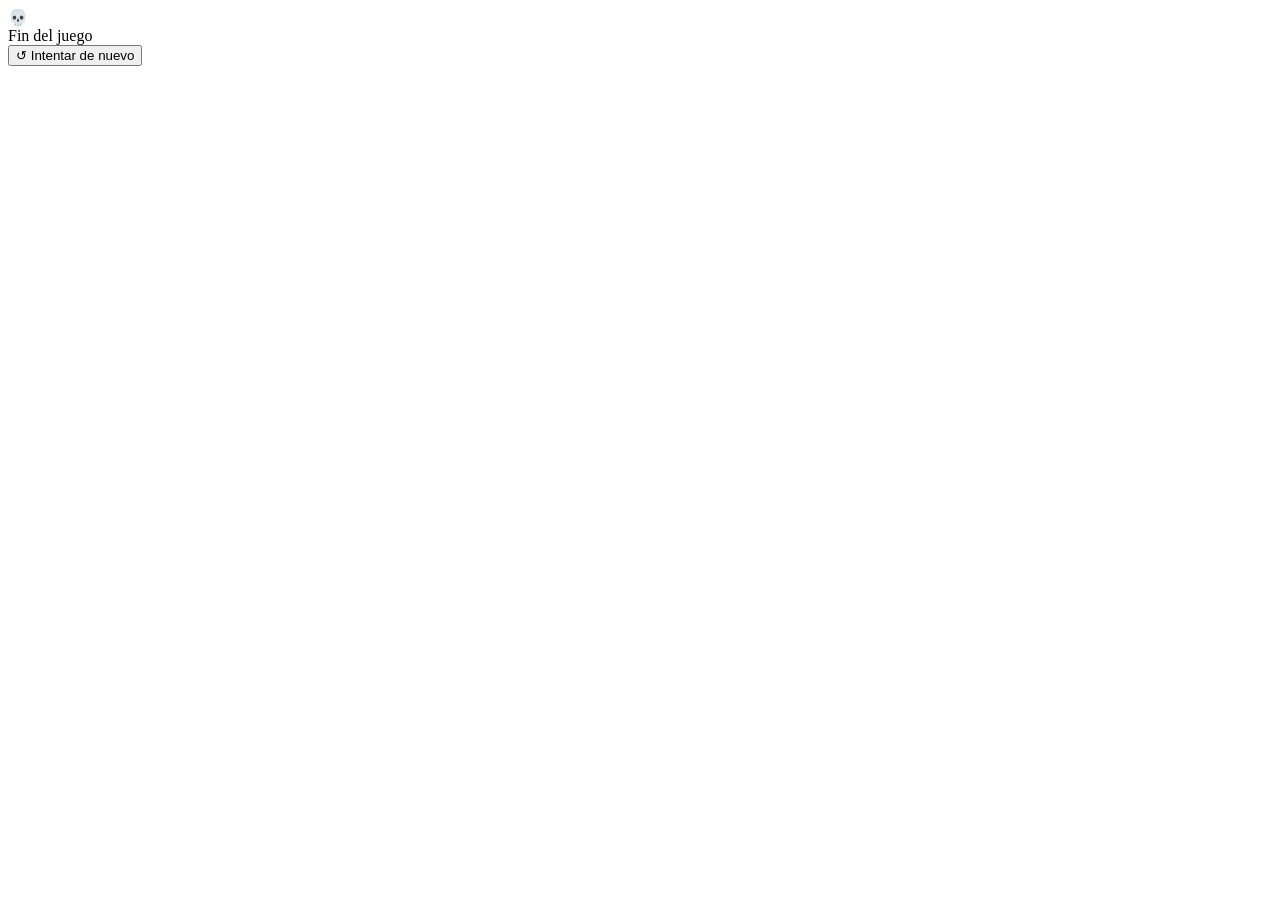
==== templates/index.html @ 6b2f5a8e "feat: creacion de la estructura base y diseño de la pantalla de game over" ====
<!DOCTYPE html>
<html lang="es">
<head>
  <meta charset="UTF-8" />
  <meta name="viewport" content="width=device-width, initial-scale=1.0" />
  <title>Pathraguay</title>
  
  <link rel="preconnect" href="https://fonts.googleapis.com" />
  <link rel="preconnect" href="https://fonts.gstatic.com" crossorigin />
  <link href="https://fonts.googleapis.com/css2?family=IM+Fell+English:ital@0;1&family=Share+Tech+Mono&display=swap" rel="stylesheet" />
  <link rel="stylesheet" href="/static/style.css" />
</head>
<body>

<div id="game">

  <div id="gameover-overlay">
    <div id="gameover-box">
      <div id="go-icon">💀</div>
      <div id="go-title">Fin del juego</div>
      <div id="go-rule"></div>
      <div id="go-msg"></div>
      <div id="go-stat-label"></div>
      <button id="go-restart">↺ Intentar de nuevo</button>
    </div>
  </div>

  <div id="stats-block">
  </div>

  <div id="card-area">
  </div>

  <div id="log"></div>

</div>

<script src="/static/app.js"></script>
</body>
</html>
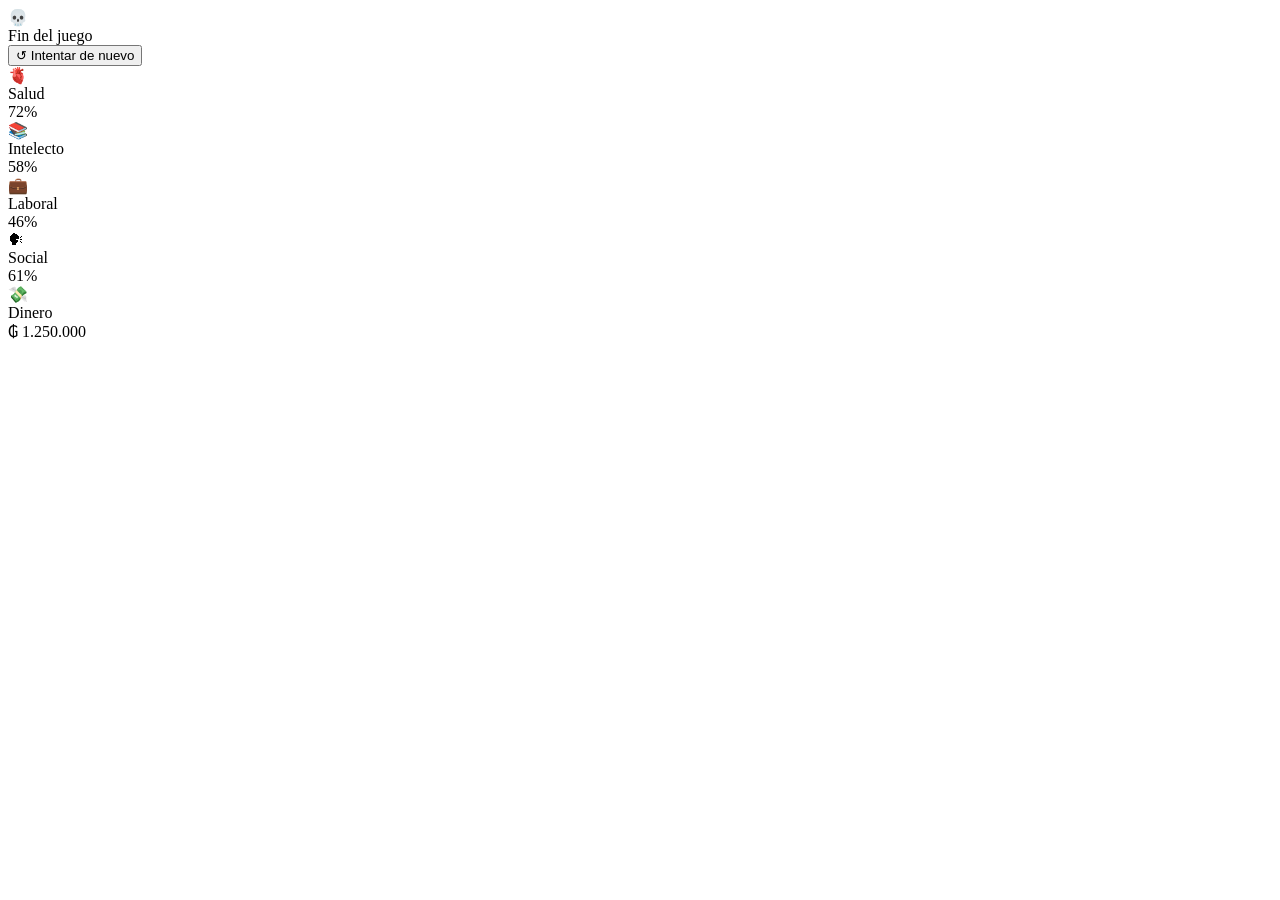
==== commit 58829249: "feat:agregado de la tarjeta principal con los botones y el grafico svg" ====
--- a/templates/index.html
+++ b/templates/index.html
@@ -29,6 +29,53 @@
   </div>
 
   <div id="card-area">
+    <div class="stat-row s-salud" id="row-salud">
+      <div class="stat-icon">🫀</div>
+      <div class="stat-name">Salud</div>
+      <div class="stat-bar-bg">
+        <div class="stat-bar-fill" id="ui-salud"></div>
+      </div>
+      <div class="stat-val" id="val-salud">72%</div>
+      <div class="delta-badge" id="d-salud"></div>
+    </div>
+
+    <div class="stat-row s-intelecto" id="row-intelecto">
+      <div class="stat-icon">📚</div>
+      <div class="stat-name">Intelecto</div>
+      <div class="stat-bar-bg">
+        <div class="stat-bar-fill" id="ui-intelecto"></div>
+      </div>
+      <div class="stat-val" id="val-intelecto">58%</div>
+      <div class="delta-badge" id="d-intelecto"></div>
+    </div>
+
+    <div class="stat-row s-laboral" id="row-laboral">
+      <div class="stat-icon">💼</div>
+      <div class="stat-name">Laboral</div>
+      <div class="stat-bar-bg">
+        <div class="stat-bar-fill" id="ui-laboral"></div>
+      </div>
+      <div class="stat-val" id="val-laboral">46%</div>
+      <div class="delta-badge" id="d-laboral"></div>
+    </div>
+
+    <div class="stat-row s-social" id="row-social">
+      <div class="stat-icon">🗣</div>
+      <div class="stat-name">Social</div>
+      <div class="stat-bar-bg">
+        <div class="stat-bar-fill" id="ui-social"></div>
+      </div>
+      <div class="stat-val" id="val-social">61%</div>
+      <div class="delta-badge" id="d-social"></div>
+    </div>
+
+    <div class="stat-row s-dinero" id="row-dinero">
+      <div class="stat-icon">💸</div>
+      <div class="stat-name">Dinero</div>
+      <div class="stat-bar-bg"></div>
+      <div class="stat-val" id="ui-dinero">₲ 1.250.000</div>
+      <div class="delta-badge" id="d-dinero"></div>
+    </div>
   </div>
 
   <div id="log"></div>
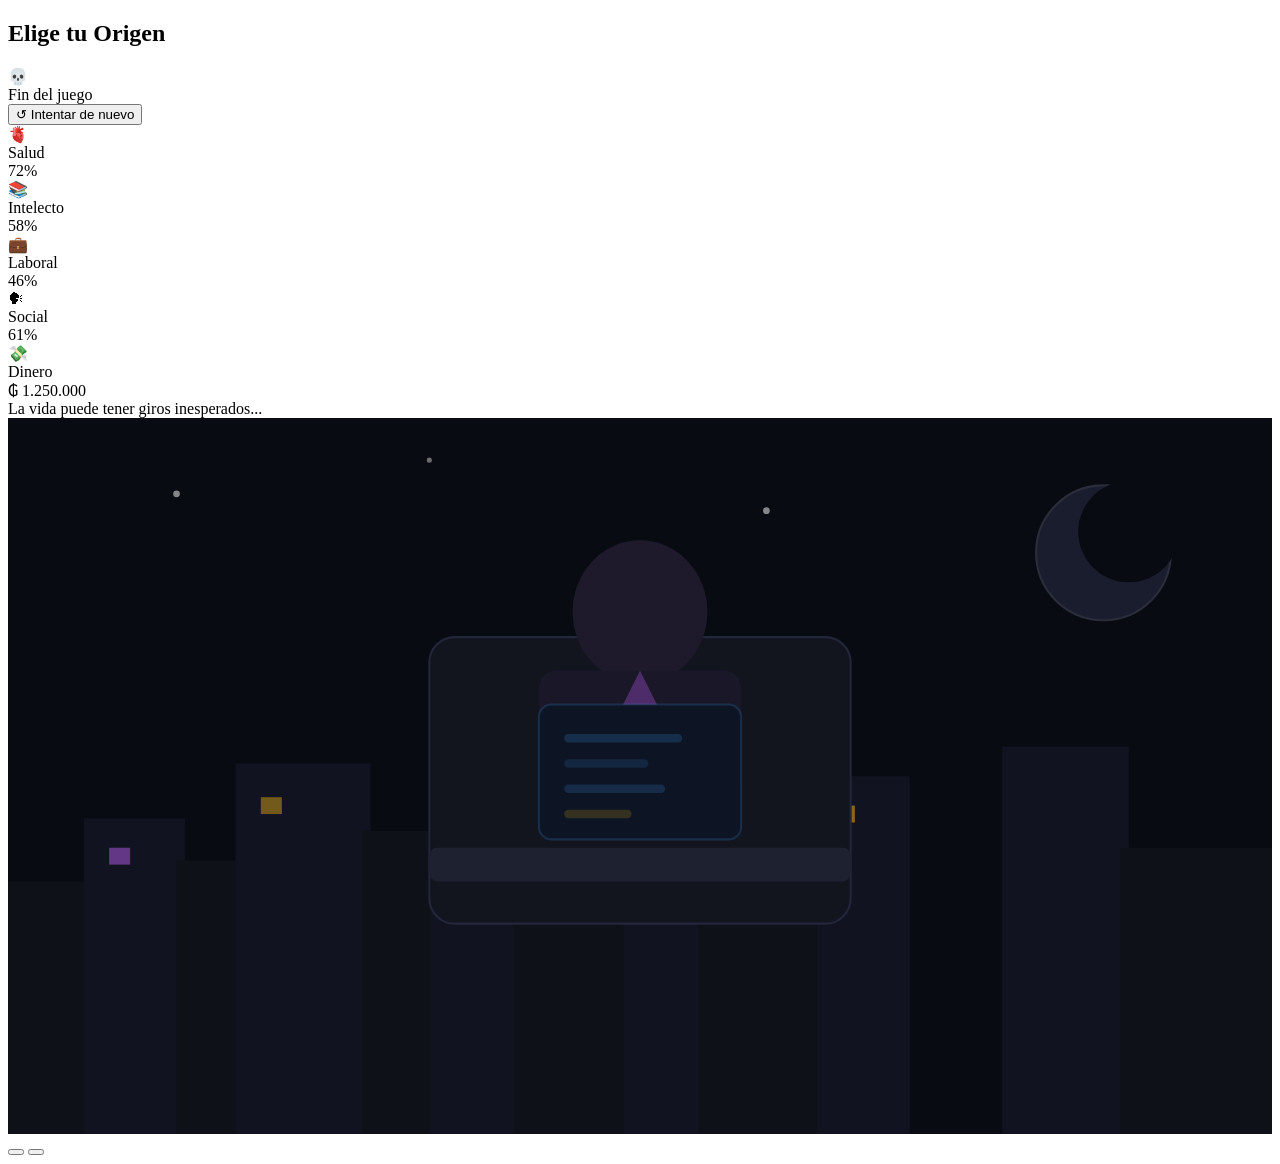
==== commit 5a133d73: "feat:pantalla de inicio terminada para elegir la clase del personaje" ====
--- a/templates/index.html
+++ b/templates/index.html
@@ -4,7 +4,6 @@
   <meta charset="UTF-8" />
   <meta name="viewport" content="width=device-width, initial-scale=1.0" />
   <title>Pathraguay</title>
-  
   <link rel="preconnect" href="https://fonts.googleapis.com" />
   <link rel="preconnect" href="https://fonts.gstatic.com" crossorigin />
   <link href="https://fonts.googleapis.com/css2?family=IM+Fell+English:ital@0;1&family=Share+Tech+Mono&display=swap" rel="stylesheet" />
@@ -13,6 +12,11 @@
 <body>
 
 <div id="game">
+
+  <div id="start-screen" class="start-screen">
+    <h2 class="start-title">Elige tu Origen</h2>
+    <div id="clases-container" class="clases-container"></div>
+  </div>
 
   <div id="gameover-overlay">
     <div id="gameover-box">
@@ -26,9 +30,6 @@
   </div>
 
   <div id="stats-block">
-  </div>
-
-  <div id="card-area">
     <div class="stat-row s-salud" id="row-salud">
       <div class="stat-icon">🫀</div>
       <div class="stat-name">Salud</div>
@@ -78,8 +79,65 @@
     </div>
   </div>
 
+  <div id="card-area">
+    <div id="card-inner">
+      <div class="hud-sep"></div>
+      <div id="name-block">
+        <div id="npc-tag">La vida puede tener giros inesperados...</div>
+        <div id="npc-name"></div>
+      </div>
+      <div class="hud-sep"></div>
+
+      <div id="card-image">
+        <svg viewBox="0 0 300 170" xmlns="http://www.w3.org/2000/svg">
+          <rect width="300" height="170" fill="#080b12"/>
+          <rect x="0"   y="110" width="20" height="60" fill="#0f1118"/>
+          <rect x="18"  y="95"  width="24" height="75" fill="#111420"/>
+          <rect x="40"  y="105" width="16" height="65" fill="#0f1118"/>
+          <rect x="54"  y="82"  width="32" height="88" fill="#111420"/>
+          <rect x="84"  y="98"  width="18" height="72" fill="#0f1118"/>
+          <rect x="100" y="76"  width="22" height="94" fill="#111420"/>
+          <rect x="120" y="90"  width="28" height="80" fill="#0f1118"/>
+          <rect x="146" y="80"  width="20" height="90" fill="#111420"/>
+          <rect x="164" y="100" width="30" height="70" fill="#0f1118"/>
+          <rect x="192" y="85"  width="22" height="85" fill="#111420"/>
+          <rect x="236" y="78"  width="30" height="92" fill="#111420"/>
+          <rect x="264" y="102" width="36" height="68" fill="#0f1118"/>
+          <rect x="24"  y="102" width="5" height="4" fill="#9b4dca" opacity="0.6"/>
+          <rect x="60"  y="90"  width="5" height="4" fill="#d4a017" opacity="0.5"/>
+          <rect x="104" y="84"  width="5" height="4" fill="#3d8fe0" opacity="0.6"/>
+          <rect x="150" y="88"  width="5" height="4" fill="#9b4dca" opacity="0.5"/>
+          <rect x="196" y="92"  width="5" height="4" fill="#d4a017" opacity="0.6"/>
+          <circle cx="40"  cy="18" r="0.8" fill="#ffffff" opacity="0.5"/>
+          <circle cx="100" cy="10" r="0.6" fill="#ffffff" opacity="0.4"/>
+          <circle cx="180" cy="22" r="0.8" fill="#ffffff" opacity="0.5"/>
+          <circle cx="260" cy="32" r="16" fill="#1a1d2e" stroke="#2a2d3a" stroke-width="0.5"/>
+          <circle cx="266" cy="27" r="12" fill="#080b12"/>
+          <rect x="100" y="52" width="100" height="68" rx="6" fill="#12151e" stroke="#22263a" stroke-width="0.5"/>
+          <ellipse cx="150" cy="46" rx="16" ry="17" fill="#1e1a2c"/>
+          <rect x="126" y="60" width="48" height="32" rx="4" fill="#1a1828"/>
+          <polygon points="150,60 154,68 150,82 146,68" fill="#9b4dca" opacity="0.4"/>
+          <rect x="100" y="102" width="100" height="8" rx="2" fill="#1e2230"/>
+          <rect x="126" y="68" width="48" height="32" rx="3" fill="#0d1524" stroke="#3d8fe033" stroke-width="0.5"/>
+          <rect x="132" y="75" width="28" height="2" rx="1" fill="#3d8fe0" opacity="0.2"/>
+          <rect x="132" y="81" width="20" height="2" rx="1" fill="#3d8fe0" opacity="0.15"/>
+          <rect x="132" y="87" width="24" height="2" rx="1" fill="#3d8fe0" opacity="0.18"/>
+          <rect x="132" y="93" width="16" height="2" rx="1" fill="#d4a017" opacity="0.2"/>
+        </svg>
+      </div>
+
+      <div id="situation-block">
+        <div id="situation-text"></div>
+      </div>
+
+      <div id="btn-row">
+        <button id="btn-izq"></button>
+        <button id="btn-der"></button>
+      </div>
+    </div>
+  </div>
+
   <div id="log"></div>
-
 </div>
 
 <script src="/static/app.js"></script>
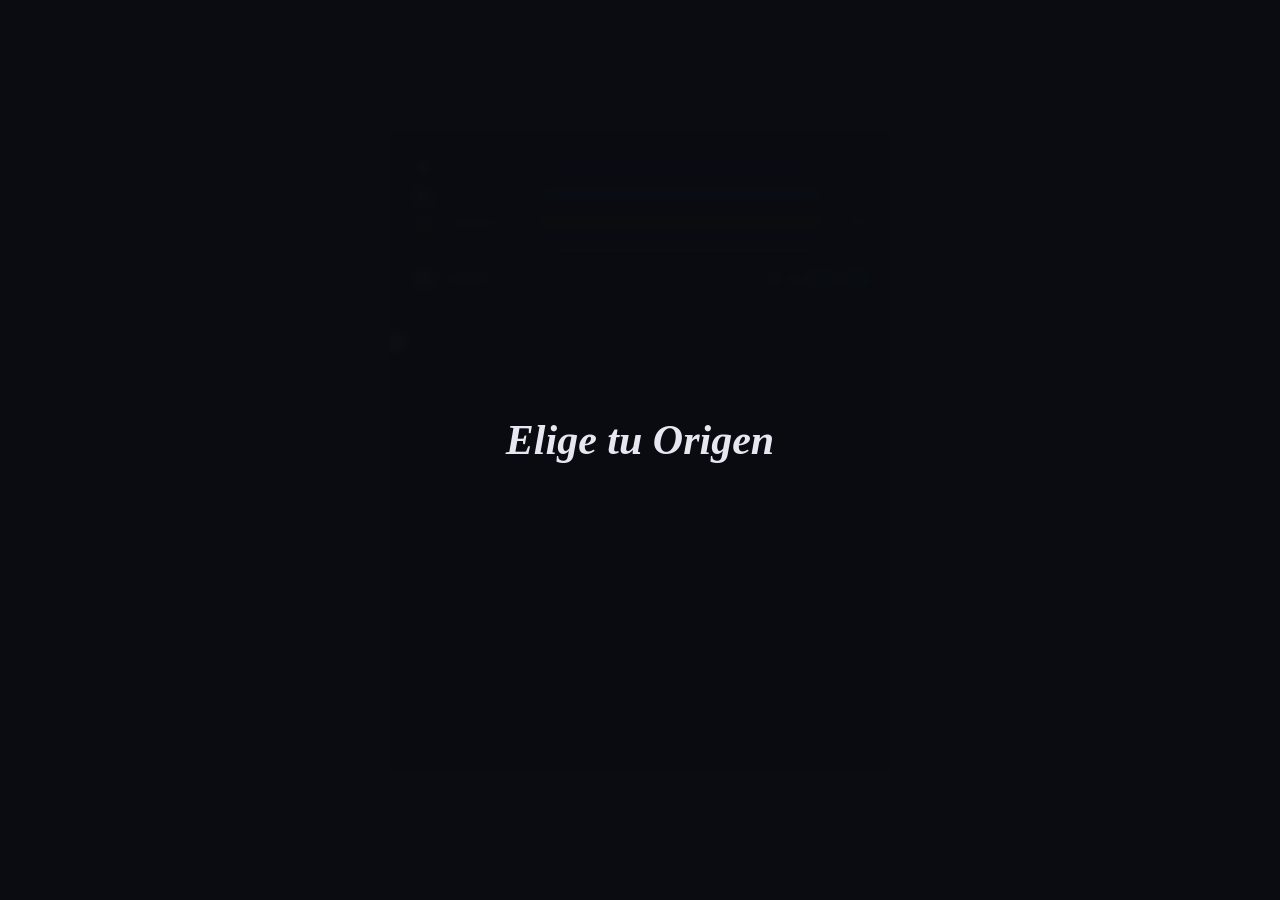
==== commit 29aa5c4d: "Se actualiza el esqueleto del HTML mejorando la interfaz y estableciendo nuevas id's" ====
--- a/templates/index.html
+++ b/templates/index.html
@@ -7,7 +7,7 @@
   <link rel="preconnect" href="https://fonts.googleapis.com" />
   <link rel="preconnect" href="https://fonts.gstatic.com" crossorigin />
   <link href="https://fonts.googleapis.com/css2?family=IM+Fell+English:ital@0;1&family=Share+Tech+Mono&display=swap" rel="stylesheet" />
-  <link rel="stylesheet" href="/static/style.css" />
+  <link rel="stylesheet" href="/static/style.css?v=2" />
 </head>
 <body>
 
@@ -28,7 +28,7 @@
       <button id="go-restart">↺ Intentar de nuevo</button>
     </div>
   </div>
-
+  
   <div id="stats-block">
     <div class="stat-row s-salud" id="row-salud">
       <div class="stat-icon">🫀</div>
@@ -89,57 +89,30 @@
       <div class="hud-sep"></div>
 
       <div id="card-image">
-        <svg viewBox="0 0 300 170" xmlns="http://www.w3.org/2000/svg">
-          <rect width="300" height="170" fill="#080b12"/>
-          <rect x="0"   y="110" width="20" height="60" fill="#0f1118"/>
-          <rect x="18"  y="95"  width="24" height="75" fill="#111420"/>
-          <rect x="40"  y="105" width="16" height="65" fill="#0f1118"/>
-          <rect x="54"  y="82"  width="32" height="88" fill="#111420"/>
-          <rect x="84"  y="98"  width="18" height="72" fill="#0f1118"/>
-          <rect x="100" y="76"  width="22" height="94" fill="#111420"/>
-          <rect x="120" y="90"  width="28" height="80" fill="#0f1118"/>
-          <rect x="146" y="80"  width="20" height="90" fill="#111420"/>
-          <rect x="164" y="100" width="30" height="70" fill="#0f1118"/>
-          <rect x="192" y="85"  width="22" height="85" fill="#111420"/>
-          <rect x="236" y="78"  width="30" height="92" fill="#111420"/>
-          <rect x="264" y="102" width="36" height="68" fill="#0f1118"/>
-          <rect x="24"  y="102" width="5" height="4" fill="#9b4dca" opacity="0.6"/>
-          <rect x="60"  y="90"  width="5" height="4" fill="#d4a017" opacity="0.5"/>
-          <rect x="104" y="84"  width="5" height="4" fill="#3d8fe0" opacity="0.6"/>
-          <rect x="150" y="88"  width="5" height="4" fill="#9b4dca" opacity="0.5"/>
-          <rect x="196" y="92"  width="5" height="4" fill="#d4a017" opacity="0.6"/>
-          <circle cx="40"  cy="18" r="0.8" fill="#ffffff" opacity="0.5"/>
-          <circle cx="100" cy="10" r="0.6" fill="#ffffff" opacity="0.4"/>
-          <circle cx="180" cy="22" r="0.8" fill="#ffffff" opacity="0.5"/>
-          <circle cx="260" cy="32" r="16" fill="#1a1d2e" stroke="#2a2d3a" stroke-width="0.5"/>
-          <circle cx="266" cy="27" r="12" fill="#080b12"/>
-          <rect x="100" y="52" width="100" height="68" rx="6" fill="#12151e" stroke="#22263a" stroke-width="0.5"/>
-          <ellipse cx="150" cy="46" rx="16" ry="17" fill="#1e1a2c"/>
-          <rect x="126" y="60" width="48" height="32" rx="4" fill="#1a1828"/>
-          <polygon points="150,60 154,68 150,82 146,68" fill="#9b4dca" opacity="0.4"/>
-          <rect x="100" y="102" width="100" height="8" rx="2" fill="#1e2230"/>
-          <rect x="126" y="68" width="48" height="32" rx="3" fill="#0d1524" stroke="#3d8fe033" stroke-width="0.5"/>
-          <rect x="132" y="75" width="28" height="2" rx="1" fill="#3d8fe0" opacity="0.2"/>
-          <rect x="132" y="81" width="20" height="2" rx="1" fill="#3d8fe0" opacity="0.15"/>
-          <rect x="132" y="87" width="24" height="2" rx="1" fill="#3d8fe0" opacity="0.18"/>
-          <rect x="132" y="93" width="16" height="2" rx="1" fill="#d4a017" opacity="0.2"/>
-        </svg>
+        <img id="ui-card-img" src="" alt="ilustracion de la carta" />
       </div>
 
-      <div id="situation-block">
+
+      <div id="interactive-block">
+        <button id="btn-izq" class="nav-btn">❮</button>
         <div id="situation-text"></div>
+        <button id="btn-der" class="nav-btn">❯</button>
       </div>
 
-      <div id="btn-row">
-        <button id="btn-izq"></button>
-        <button id="btn-der"></button>
-      </div>
     </div>
   </div>
+    <div id="panic-overlay">
+    <div id="panic-box">
+      <div id="panic-icon">⚠️</div>
+      <div id="panic-title">zona crítica</div>
+      <div id="panic-rule"></div>
+      <div id="panic-msg"></div>
+    </div>
+  </div>
+  <div id="log"></div>
 
-  <div id="log"></div>
 </div>
 
-<script src="/static/app.js"></script>
+<script src="/static/app.js?v=2"></script>
 </body>
 </html>
--- a/static/style.css
+++ b/static/style.css
@@ -0,0 +1,613 @@
+/* reset de margenes y modelo de caja */
+* {
+  box-sizing: border-box;
+  margin: 0;
+  padding: 0;
+}
+
+/* configuracion del fondo y tipografia base */
+body {
+  background: #0a0c11;
+  font-family: 'Share Tech Mono', monospace;
+  min-height: 100vh;
+  display: flex;
+  align-items: center;
+  justify-content: center;
+}
+
+/* contenedor global del juego */
+#game {
+  background: #0a0c11;
+  min-height: 640px;
+  display: flex;
+  flex-direction: column;
+  align-items: center;
+  justify-content: center;
+  position: relative;
+  overflow: visible;
+}
+
+/* efecto visual de lineas de escaneo */
+#game::after {
+  content: '';
+  position: absolute;
+  inset: 0;
+  background: repeating-linear-gradient(
+    0deg,
+    transparent,
+    transparent 2px,
+    rgba(0, 0, 0, 0.03) 2px,
+    rgba(0, 0, 0, 0.03) 4px
+  );
+  pointer-events: none;
+  z-index: 0;
+}
+
+/* pantalla superpuesta de inicio y seleccion de clase */
+.start-screen {
+    position: absolute;
+    inset: 0;
+    background: rgba(10, 12, 17, 0.98);
+    backdrop-filter: blur(6px);
+    z-index: 50;
+    display: flex;
+    flex-direction: column;
+    align-items: center;
+    justify-content: center;
+    gap: 20px;
+    overflow: visible;
+}
+
+/* titulo del menu de inicio */
+.start-title {
+    color: #e8e6f0;
+    font-family: 'IM Fell English', Georgia, serif;
+    font-size: 42px;
+    font-style: italic;
+    text-align: center;
+}
+
+/* caja contenedora de los botones de clase */
+.clases-container {
+    display: flex;
+    flex-direction: column;
+    gap: 12px;
+    width: 85%;
+    max-width: 500px;
+    max-height: 60vh;
+    overflow-y: auto;
+    padding-right: 8px;
+}
+
+/* estilizacion de la barra de desplazamiento */
+.clases-container::-webkit-scrollbar { width: 4px; }
+.clases-container::-webkit-scrollbar-track { background: transparent; }
+.clases-container::-webkit-scrollbar-thumb { background: #22263a; border-radius: 4px; }
+
+/* botones dinamicos de seleccion de clase */
+.btn-clase {
+    background: #12151f;
+    color: #e8e6f0;
+    border: 1px solid #22263a;
+    padding: 14px 18px;
+    cursor: pointer;
+    font-family: inherit;
+    transition: all 0.2s ease;
+    border-radius: 8px;
+    text-align: left;
+    display: flex;
+    flex-direction: column;
+    gap: 6px;
+}
+
+/* animacion al pasar el cursor por los botones de clase */
+.btn-clase:hover {
+    background: #1a1d28;
+    border-color: #6b7080;
+    transform: translateY(-2px);
+}
+
+/* texto secundario descriptivo de la clase */
+.clase-desc {
+    font-size: 14px;
+    color: #8a8fa8;
+    line-height: 1.4;
+    font-family: 'Share Tech Mono', monospace;
+}
+
+/* bloque principal de estadisticas del jugador */
+#stats-block {
+  position: relative;
+  z-index: 3;
+  width: 500px;
+  background: #12151f;
+  border: 1px solid #22263a;
+  border-bottom: none;
+  border-radius: 12px 12px 0 0;
+  padding: 18px 20px 16px;
+  display: flex;
+  flex-direction: column;
+  gap: 7px;
+}
+
+/* fila individual de estadistica */
+.stat-row {
+  display: flex;
+  align-items: center;
+  gap: 8px;
+  position: relative;
+  transition: opacity 0.25s;
+}
+
+/* icono emoji de la estadistica */
+.stat-icon {
+  font-size: 18px;
+  width: 24px;
+  text-align: center;
+  flex-shrink: 0;
+  transition: transform 0.25s, filter 0.25s;
+}
+
+/* nombre en texto de la estadistica */
+.stat-name {
+  font-size: 12px;
+  letter-spacing: 0.12em;
+  width: 90px;
+  flex-shrink: 0;
+  text-transform: uppercase;
+}
+
+/* fondo oscuro de la barra de progreso */
+.stat-bar-bg {
+  flex: 1;
+  height: 5px;
+  border-radius: 3px;
+  overflow: hidden;
+}
+
+/* relleno de color de la barra de progreso */
+.stat-bar-fill {
+  height: 100%;
+  border-radius: 3px;
+  transition: width 0.6s cubic-bezier(.4, 0, .2, 1);
+}
+
+/* valor numerico porcentual de la estadistica */
+.stat-val {
+  font-size: 12px;
+  width: 40px;
+  text-align: right;
+  flex-shrink: 0;
+}
+
+/* definicion de color para salud */
+.s-salud .stat-name, .s-salud .stat-val { color: #9b4dca; }
+.s-salud .stat-bar-bg { background: #2d1a38; }
+.s-salud .stat-bar-fill { background: #9b4dca; }
+
+/* definicion de color para intelecto */
+.s-intelecto .stat-name, .s-intelecto .stat-val { color: #3d8fe0; }
+.s-intelecto .stat-bar-bg { background: #161e2e; }
+.s-intelecto .stat-bar-fill { background: #3d8fe0; }
+
+/* definicion de color para laboral */
+.s-laboral .stat-name, .s-laboral .stat-val { color: #d4a017; }
+.s-laboral .stat-bar-bg { background: #2a2214; }
+.s-laboral .stat-bar-fill { background: #d4a017; }
+
+/* definicion de color para social */
+.s-social .stat-name, .s-social .stat-val { color: #e05599; }
+.s-social .stat-bar-bg { background: #2d1020; }
+.s-social .stat-bar-fill { background: #e05599; }
+
+/* definicion de color y formato para dinero */
+.s-dinero .stat-name { color: #2dbd6e; }
+.s-dinero .stat-bar-bg { display: none; }
+.s-dinero .stat-val {
+  color: #2dbd6e;
+  font-size: 15px;
+  width: auto;
+  flex: 1;
+  text-align: right;
+  font-weight: 700;
+}
+
+/* opacidad de estadisticas no afectadas durante hover */
+.stat-row.dimmed { opacity: 0.28; }
+
+/* brillo de icono en estadisticas afectadas durante hover */
+.stat-row.affected .stat-icon {
+  filter: drop-shadow(0 0 5px currentColor);
+  transform: scale(1.18);
+}
+
+/* colores intensificados durante hover */
+.stat-row.affected.s-salud .stat-bar-bg { background: #4a2060; }
+.stat-row.affected.s-salud .stat-bar-fill { background: #c070f0; }
+
+.stat-row.affected.s-intelecto .stat-bar-bg { background: #1e3050; }
+.stat-row.affected.s-intelecto .stat-bar-fill { background: #5aacff; }
+
+.stat-row.affected.s-laboral .stat-bar-bg { background: #3a2e10; }
+.stat-row.affected.s-laboral .stat-bar-fill { background: #f0c040; }
+.stat-row.affected.s-laboral .stat-name,
+.stat-row.affected.s-laboral .stat-val { color: #f0c040 !important; }
+
+.stat-row.affected.s-social .stat-bar-bg { background: #3d1030; }
+.stat-row.affected.s-social .stat-bar-fill { background: #f070b8; }
+
+.stat-row.affected.s-dinero .stat-val { color: #5de0a0; }
+
+/* numeros flotantes de impacto despues de decidir */
+.delta-badge {
+  position: absolute;
+  right: -45px;
+  top: 50%;
+  transform: translateY(-50%) translateX(-4px);
+  font-size: 13px;
+  font-weight: 700;
+  letter-spacing: 0.04em;
+  opacity: 0;
+  transition: opacity 0.3s, transform 0.3s;
+  pointer-events: none;
+  white-space: nowrap;
+}
+
+/* visibilidad de numeros flotantes */
+.delta-badge.show {
+  opacity: 1;
+  transform: translateY(-50%) translateX(0);
+}
+
+/* colores de numeros flotantes positivo y negativo */
+.delta-badge.up { color: #2dbd6e; }
+.delta-badge.down { color: #e05555; }
+
+/* posicionamiento especial del numero flotante de dinero */
+#d-dinero {
+  right: -85px;
+  font-size: 12px;
+}
+
+/* motor de animacion de pulso para barras alteradas */
+@keyframes bar-pulse {
+  0% { opacity: 1; }
+  35% { opacity: 0.3; }
+  100% { opacity: 1; }
+}
+
+/* aplicacion de animacion de pulso */
+.bar-changing .stat-bar-fill {
+  animation: bar-pulse 0.55s ease;
+}
+
+/* motor de animacion parpadeante para game over */
+@keyframes blink-bar {
+  0%, 100% { opacity: 1; }
+  50% { opacity: 0.2; }
+}
+
+/* aplicacion de animacion parpadeante a barra critica */
+.bar-critical .stat-bar-fill {
+  animation: blink-bar 1s ease-in-out infinite;
+}
+
+/* linea divisoria entre secciones del hud */
+.hud-sep {
+  height: 1px;
+  background: #22263a;
+  border-left: 1px solid #22263a;
+  border-right: 1px solid #22263a;
+}
+
+/* area contenedora del nodo interactivo (carta) */
+#card-area {
+  position: relative;
+  z-index: 2;
+  width: 500px;
+  overflow: hidden;
+}
+
+/* estructura movil de la carta */
+#card-inner {
+  width: 100%;
+  cursor: grab;
+  transform-origin: bottom center;
+  transition: transform 0.38s cubic-bezier(.4, 0, .2, 1), opacity 0.35s;
+}
+
+/* cursor de arrastre activo */
+#card-inner:active { cursor: grabbing; }
+
+/* animacion de inclinacion lateral durante el arrastre */
+#card-inner.tilt-l { transform: rotate(-4deg) translateX(-14px); }
+#card-inner.tilt-r { transform: rotate(4deg)  translateX(14px); }
+
+/* fisicas de salida lateral al decidir */
+#card-inner.fly-l { transform: rotate(-26deg) translateX(-600px); opacity: 0; }
+#card-inner.fly-r { transform: rotate(26deg) translateX(600px); opacity: 0; }
+
+/* fisica de entrada inferior para nueva carta */
+#card-inner.entering {
+  animation: slideUp 0.32s cubic-bezier(.4, 0, .2, 1) forwards;
+}
+
+/* motor de animacion de entrada vertical */
+@keyframes slideUp {
+  from { transform: translateY(16px); opacity: 0; }
+  to { transform: translateY(0); opacity: 1; }
+}
+
+/* cabecera con el nombre de la carta */
+#name-block {
+  background: #12151f;
+  border-left: 1px solid #22263a;
+  border-right: 1px solid #22263a;
+  padding: 8px 14px 6px;
+  display: flex;
+  align-items: center;
+  gap: 8px;
+}
+
+/* etiqueta fija npc */
+#npc-tag {
+  font-size: 12px;
+  letter-spacing: 0.2em;
+  color: #3a3f52;
+  text-transform: uppercase;
+  flex-shrink: 0;
+}
+
+/* texto dinamico del titulo de la carta */
+#npc-name {
+  font-family: 'IM Fell English', Georgia, serif;
+  font-size: 20px;
+  font-style: italic;
+  color: #c8cad4;
+}
+
+/* contenedor de la ilustracion visual */
+#card-image {
+  width: 100%;
+  height: 260px;
+  background: #080b12; /* fondo oscuro por si la imagen tarda en cargar */
+  border-left: 1px solid #22263a;
+  border-right: 1px solid #22263a;
+  overflow: hidden; /* corta lo que sobre de la imagen */
+  display: flex; /* centra la imagen si es mas pequeÃ±a */
+  align-items: center;
+  justify-content: center;
+}
+
+/* estilos para la etiqueta img real */
+#ui-card-img {
+  width: 100%;
+  height: 100%;
+  object-fit: cover; 
+  object-position: center; /* centra el recorte de la foto */
+  display: block;
+}
+
+/* contenedor interactivo fusionado */
+#interactive-block {
+  background: #12151f;
+  border-left: 1px solid #22263a;
+  border-right: 1px solid #22263a;
+  border-bottom: 1px solid #22263a;
+  border-radius: 0 0 12px 12px;
+  display: flex;
+  align-items: stretch;
+  min-height: 130px;
+}
+
+/* botones laterales de navegacion (flechas) */
+.nav-btn {
+  width: 45px;
+  background: #0e0d12;
+  border: none;
+  color: #3a3f52;
+  font-size: 18px;
+  cursor: pointer;
+  transition: background 0.2s, color 0.2s;
+  flex-shrink: 0;
+}
+
+#btn-izq { border-right: 1px solid #22263a; border-radius: 0 0 0 12px; }
+#btn-der { border-left: 1px solid #22263a; border-radius: 0 0 12px 0; }
+
+.nav-btn:hover {
+  background: #161924;
+  color: #8a8fa8;
+}
+
+/* formato del texto central reactivo */
+#situation-text {
+  flex: 1;
+  padding: 20px 24px;
+  font-family: 'IM Fell English', Georgia, serif;
+  font-size: 18px;
+  font-style: italic;
+  color: #d0d2dc;
+  line-height: 1.5;
+  text-align: center;
+  display: flex;
+  align-items: center;
+  justify-content: center;
+  transition: color 0.2s ease;
+}
+
+/* registro de la accion tomada debajo de la carta */
+#log {
+  width: 500px;
+  margin-top: 16px;
+  font-size: 14px;
+  color: #3a3f52;
+  letter-spacing: 0.06em;
+  line-height: 1.6;
+  min-height: 22px;
+  text-align: center;
+  position: relative;
+  z-index: 2;
+}
+
+/* capa de oscurecimiento absoluto para derrota */
+#gameover-overlay {
+  position: absolute;
+  inset: 0;
+  background: rgba(0, 0, 0, 0);
+  display: flex;
+  align-items: center;
+  justify-content: center;
+  z-index: 20;
+  pointer-events: none;
+  transition: background 0.6s;
+}
+
+/* activacion de opacidad y eventos al perder */
+#gameover-overlay.active {
+  background: rgba(0, 0, 0, 0.88);
+  pointer-events: all;
+}
+
+/* caja central del mensaje de derrota */
+#gameover-box {
+  width: 420px;
+  background: #0f1118;
+  border: 1px solid #22263a;
+  border-radius: 12px;
+  padding: 40px 36px;
+  display: flex;
+  flex-direction: column;
+  align-items: center;
+  gap: 14px;
+  opacity: 0;
+  transform: translateY(20px) scale(0.96);
+  transition: opacity 0.4s 0.3s, transform 0.4s 0.3s;
+}
+
+/* animacion de entrada para la caja de derrota */
+#gameover-overlay.active #gameover-box {
+  opacity: 1;
+  transform: translateY(0) scale(1);
+}
+
+/* icono principal del game over */
+#go-icon {
+  font-size: 56px;
+  line-height: 1;
+}
+
+/* titulo dramatico de resolucion */
+#go-title {
+  font-family: 'IM Fell English', Georgia, serif;
+  font-size: 32px;
+  font-style: italic;
+  color: #e8e6f0;
+  text-align: center;
+}
+
+/* linea decorativa separadora del game over */
+#go-rule {
+  width: 80%;
+  height: 1px;
+  background: #22263a;
+}
+
+/* mensaje narrativo de la razon de muerte */
+#go-msg {
+  font-family: 'IM Fell English', Georgia, serif;
+  font-size: 16px;
+  font-style: italic;
+  color: #8a8fa8;
+  line-height: 1.7;
+  text-align: center;
+}
+
+/* etiqueta mostrando la estadistica que causÃ³ la falla */
+#go-stat-label {
+  font-size: 8px;
+  letter-spacing: 0.2em;
+  text-transform: uppercase;
+  padding: 4px 12px;
+  border-radius: 20px;
+  border: 1px solid #22263a;
+  color: #3a3f52;
+}
+
+/* boton de reseteo del bucle temporal */
+#go-restart {
+  margin-top: 4px;
+  width: 100%;
+  height: 50px;
+  background: transparent;
+  border: 1px solid #22263a;
+  border-radius: 8px;
+  font-family: 'Share Tech Mono', monospace;
+  font-size: 13px;
+  letter-spacing: 0.15em;
+  text-transform: uppercase;
+  color: #6b7080;
+  cursor: pointer;
+  transition: border-color 0.2s, color 0.2s, background 0.2s;
+}
+
+/* animacion del boton de reseteo */
+#go-restart:hover {
+  border-color: #6b7080;
+  color: #c8cad4;
+  background: #161924;
+}
+
+/* ajuste condicional de pantalla para dispositivos moviles */
+@media (max-width: 360px) {
+  #stats-block, #card-area, #log { width: 100%; }
+  #card-area { overflow: visible; }
+}
+
+/* capa oscura para el panico */
+#panic-overlay {
+  position: absolute;
+  pointer-events: all;
+  inset: 0;
+  background: rgba(0, 0, 0, 0);
+  display: flex;
+  align-items: center;
+  justify-content: center;
+  z-index: 20;
+  pointer-events: none; /* deja hacer clic a traves de ella cuando esta invisible */
+  transition: background 0.4s;
+}
+
+/* fondo oscurecido con un ligero tono de alerta */
+#panic-overlay.active {
+  background: rgba(20, 5, 5, 0.88);
+}
+
+/* caja identica a la de derrota pero para estres */
+#panic-box {
+  width: 420px;
+  background: #0f1118;
+  border: 1px solid #e05555; /* borde rojo de alerta */
+  border-radius: 12px;
+  padding: 40px 36px;
+  display: flex;
+  flex-direction: column;
+  align-items: center;
+  z-index: 100;
+  gap: 14px;
+  opacity: 0;
+  transform: translateY(20px) scale(0.96);
+  transition: opacity 0.4s, transform 0.4s;
+}
+
+/* animacion de entrada de la caja */
+#panic-overlay.active #panic-box {
+  opacity: 1;
+  transform: translateY(0) scale(1);
+}
+
+/* textos y separadores del trauma */
+#panic-icon { font-size: 56px; line-height: 1; }
+#panic-title { font-family: 'IM Fell English', Georgia, serif; font-size: 28px; font-style: italic; color: #e05555; text-align: center; }
+#panic-rule { width: 80%; height: 1px; background: #e05555; opacity: 0.3; }
+#panic-msg { font-family: 'IM Fell English', Georgia, serif; font-size: 16px; font-style: italic; color: #d0d2dc; line-height: 1.7; text-align: center; }
